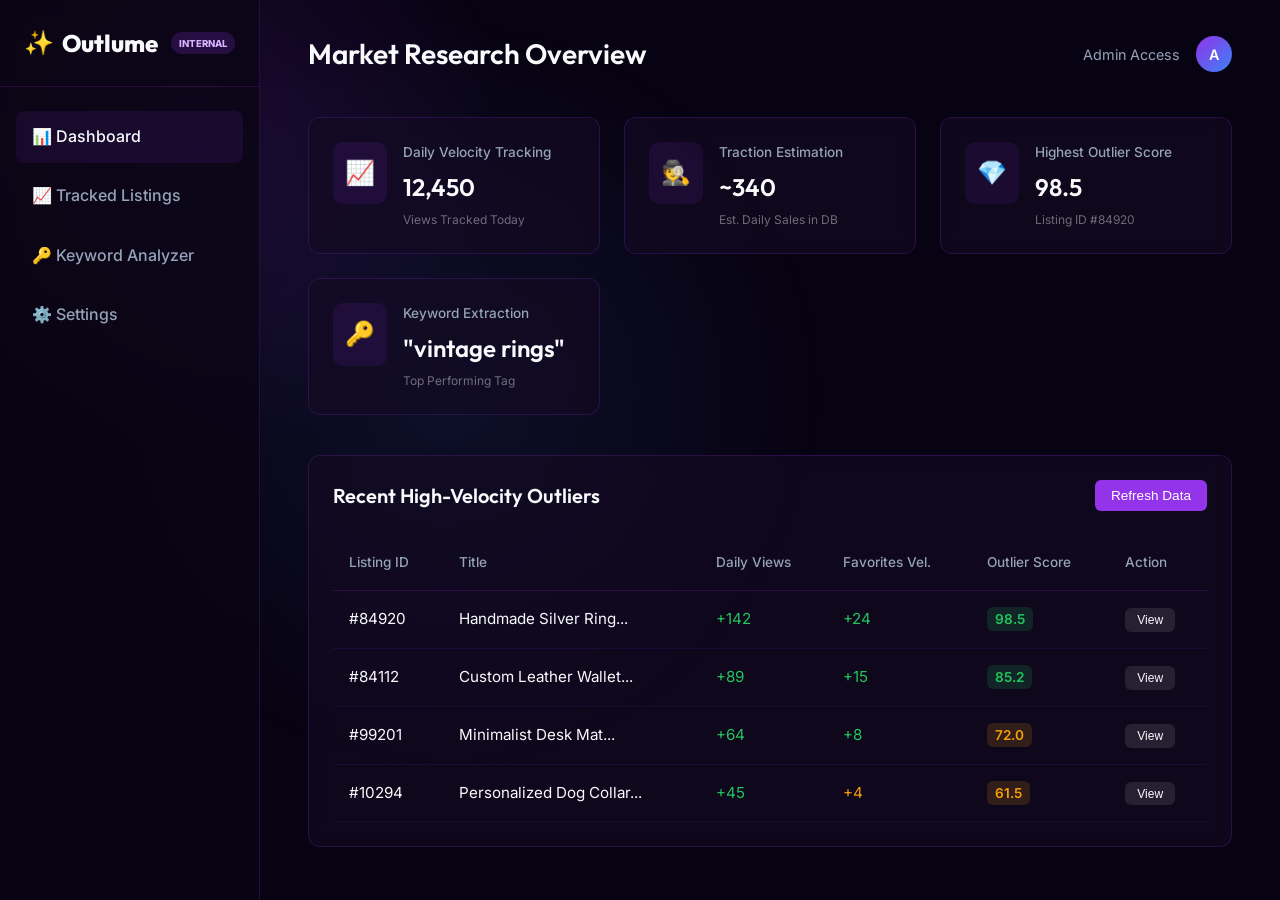
==== index.html @ be02d2c9 "Created website mockup ready for hosting!" ====
<!DOCTYPE html>
<html lang="en">
<head>
    <meta charset="UTF-8">
    <meta name="viewport" content="width=device-width, initial-scale=1.0">
    <title>Outlume Dashboard - Internal Tools</title>
    <link rel="stylesheet" href="index.css">
    <link href="https://fonts.googleapis.com/css2?family=Outfit:wght@300;400;600;800&family=Inter:wght@300;400;500;600&display=swap" rel="stylesheet">
</head>
<body>
    <div class="glow-bg"></div>
    <div class="app-container">
        <!-- Sidebar -->
        <aside class="sidebar">
            <div class="logo">
                <span class="logo-icon">✨</span>
                <span class="logo-text">Outlume</span>
                <span class="badge">INTERNAL</span>
            </div>
            <nav class="side-nav">
                <a href="#" class="nav-item active">📊 Dashboard</a>
                <a href="#" class="nav-item">📈 Tracked Listings</a>
                <a href="#" class="nav-item">🔑 Keyword Analyzer</a>
                <a href="#" class="nav-item">⚙️ Settings</a>
            </nav>
        </aside>

        <!-- Main Content -->
        <main class="main-content">
            <header class="top-header">
                <h2>Market Research Overview</h2>
                <div class="user-profile">
                    <span>Admin Access</span>
                    <div class="avatar">A</div>
                </div>
            </header>

            <!-- KPI Cards -->
            <section class="kpi-grid">
                <div class="kpi-card">
                    <div class="kpi-icon">📈</div>
                    <div class="kpi-info">
                        <h3>Daily Velocity Tracking</h3>
                        <p class="kpi-value">12,450</p>
                        <p class="kpi-label">Views Tracked Today</p>
                    </div>
                </div>
                <div class="kpi-card">
                    <div class="kpi-icon">🕵️</div>
                    <div class="kpi-info">
                        <h3>Traction Estimation</h3>
                        <p class="kpi-value">~340</p>
                        <p class="kpi-label">Est. Daily Sales in DB</p>
                    </div>
                </div>
                <div class="kpi-card">
                    <div class="kpi-icon">💎</div>
                    <div class="kpi-info">
                        <h3>Highest Outlier Score</h3>
                        <p class="kpi-value">98.5</p>
                        <p class="kpi-label">Listing ID #84920</p>
                    </div>
                </div>
                <div class="kpi-card">
                    <div class="kpi-icon">🔑</div>
                    <div class="kpi-info">
                        <h3>Keyword Extraction</h3>
                        <p class="kpi-value">"vintage rings"</p>
                        <p class="kpi-label">Top Performing Tag</p>
                    </div>
                </div>
            </section>

            <!-- Data Table -->
            <section class="data-section">
                <div class="section-header">
                    <h3>Recent High-Velocity Outliers</h3>
                    <button class="btn btn-sm btn-primary">Refresh Data</button>
                </div>
                <div class="table-container">
                    <table class="data-table">
                        <thead>
                            <tr>
                                <th>Listing ID</th>
                                <th>Title</th>
                                <th>Daily Views</th>
                                <th>Favorites Vel.</th>
                                <th>Outlier Score</th>
                                <th>Action</th>
                            </tr>
                        </thead>
                        <tbody>
                            <tr>
                                <td>#84920</td>
                                <td>Handmade Silver Ring...</td>
                                <td><span class="text-green">+142</span></td>
                                <td><span class="text-green">+24</span></td>
                                <td><span class="score high">98.5</span></td>
                                <td><button class="btn btn-xs">View</button></td>
                            </tr>
                            <tr>
                                <td>#84112</td>
                                <td>Custom Leather Wallet...</td>
                                <td><span class="text-green">+89</span></td>
                                <td><span class="text-green">+15</span></td>
                                <td><span class="score high">85.2</span></td>
                                <td><button class="btn btn-xs">View</button></td>
                            </tr>
                            <tr>
                                <td>#99201</td>
                                <td>Minimalist Desk Mat...</td>
                                <td><span class="text-green">+64</span></td>
                                <td><span class="text-green">+8</span></td>
                                <td><span class="score medium">72.0</span></td>
                                <td><button class="btn btn-xs">View</button></td>
                            </tr>
                            <tr>
                                <td>#10294</td>
                                <td>Personalized Dog Collar...</td>
                                <td><span class="text-green">+45</span></td>
                                <td><span class="text-yellow">+4</span></td>
                                <td><span class="score medium">61.5</span></td>
                                <td><button class="btn btn-xs">View</button></td>
                            </tr>
                        </tbody>
                    </table>
                </div>
            </section>
        </main>
    </div>
</body>
</html>
---- index.css ----
:root {
    --bg-color: #080312;
    --surface-color: rgba(20, 10, 35, 0.6);
    --surface-border: rgba(147, 51, 234, 0.2);
    --primary-color: #9333ea;
    --primary-hover: #a855f7;
    --accent-color: #3b82f6;
    --text-main: #f8fafc;
    --text-muted: #94a3b8;
    --font-heading: 'Outfit', sans-serif;
    --font-body: 'Inter', sans-serif;
    
    --success: #22c55e;
    --warning: #f59e0b;
}

* {
    margin: 0;
    padding: 0;
    box-sizing: border-box;
}

body {
    background-color: var(--bg-color);
    color: var(--text-main);
    font-family: var(--font-body);
    line-height: 1.6;
    overflow-x: hidden;
}

/* Background Glow */
.glow-bg {
    position: fixed;
    top: -20%;
    left: -10%;
    width: 50vw;
    height: 50vw;
    background: radial-gradient(circle, rgba(147,51,234,0.15) 0%, rgba(8,3,18,0) 70%);
    z-index: -1;
    pointer-events: none;
}
.glow-bg::after {
    content: '';
    position: absolute;
    bottom: -50%;
    right: -50%;
    width: 60vw;
    height: 60vw;
    background: radial-gradient(circle, rgba(59,130,246,0.1) 0%, rgba(8,3,18,0) 70%);
}

.app-container {
    display: flex;
    height: 100vh;
}

/* Sidebar */
.sidebar {
    width: 260px;
    background: rgba(10, 5, 20, 0.8);
    border-right: 1px solid var(--surface-border);
    backdrop-filter: blur(12px);
    display: flex;
    flex-direction: column;
}

.logo {
    padding: 1.5rem;
    display: flex;
    align-items: center;
    gap: 0.5rem;
    border-bottom: 1px solid var(--surface-border);
}

.logo-icon { font-size: 1.5rem; }

.logo-text {
    font-family: var(--font-heading);
    font-size: 1.5rem;
    font-weight: 800;
}

.badge {
    background: rgba(147, 51, 234, 0.2);
    color: #d8b4fe;
    font-size: 0.6rem;
    padding: 0.2rem 0.5rem;
    border-radius: 9999px;
    font-weight: 800;
    margin-left: auto;
}

.side-nav {
    padding: 1.5rem 1rem;
    display: flex;
    flex-direction: column;
    gap: 0.5rem;
}

.nav-item {
    padding: 0.8rem 1rem;
    color: var(--text-muted);
    text-decoration: none;
    border-radius: 8px;
    transition: all 0.2s ease;
    display: flex;
    align-items: center;
    gap: 0.75rem;
    font-weight: 500;
}

.nav-item:hover, .nav-item.active {
    background: rgba(147, 51, 234, 0.1);
    color: var(--text-main);
}

/* Main Content */
.main-content {
    flex: 1;
    overflow-y: auto;
    padding: 2rem 3rem;
}

.top-header {
    display: flex;
    justify-content: space-between;
    align-items: center;
    margin-bottom: 2.5rem;
}

.top-header h2 {
    font-family: var(--font-heading);
    font-size: 1.75rem;
    font-weight: 600;
}

.user-profile {
    display: flex;
    align-items: center;
    gap: 1rem;
    color: var(--text-muted);
    font-size: 0.9rem;
}

.avatar {
    width: 36px;
    height: 36px;
    border-radius: 50%;
    background: linear-gradient(135deg, var(--primary-color), var(--accent-color));
    display: flex;
    align-items: center;
    justify-content: center;
    font-weight: 600;
    color: white;
}

/* KPI Cards */
.kpi-grid {
    display: grid;
    grid-template-columns: repeat(auto-fit, minmax(240px, 1fr));
    gap: 1.5rem;
    margin-bottom: 2.5rem;
}

.kpi-card {
    background: var(--surface-color);
    border: 1px solid var(--surface-border);
    padding: 1.5rem;
    border-radius: 12px;
    display: flex;
    align-items: flex-start;
    gap: 1rem;
    backdrop-filter: blur(10px);
}

.kpi-icon {
    font-size: 1.5rem;
    padding: 0.75rem;
    background: rgba(147, 51, 234, 0.1);
    border-radius: 10px;
}

.kpi-info h3 {
    font-size: 0.85rem;
    color: var(--text-muted);
    font-weight: 500;
    margin-bottom: 0.25rem;
}

.kpi-value {
    font-family: var(--font-heading);
    font-size: 1.5rem;
    font-weight: 600;
    color: var(--text-main);
}

.kpi-label {
    font-size: 0.75rem;
    color: rgba(255, 255, 255, 0.4);
    margin-top: 0.25rem;
}

/* Data Table */
.data-section {
    background: var(--surface-color);
    border: 1px solid var(--surface-border);
    border-radius: 12px;
    padding: 1.5rem;
    backdrop-filter: blur(10px);
}

.section-header {
    display: flex;
    justify-content: space-between;
    align-items: center;
    margin-bottom: 1.5rem;
}

.section-header h3 {
    font-family: var(--font-heading);
    font-size: 1.25rem;
    font-weight: 600;
}

.table-container {
    overflow-x: auto;
}

.data-table {
    width: 100%;
    border-collapse: collapse;
    text-align: left;
}

.data-table th {
    padding: 1rem;
    color: var(--text-muted);
    font-size: 0.85rem;
    font-weight: 500;
    border-bottom: 1px solid var(--surface-border);
}

.data-table td {
    padding: 1rem;
    font-size: 0.95rem;
    border-bottom: 1px solid rgba(147, 51, 234, 0.1);
}

.text-green { color: var(--success); }
.text-yellow { color: var(--warning); }

.score {
    padding: 0.25rem 0.5rem;
    border-radius: 6px;
    font-weight: 600;
    font-size: 0.85rem;
}

.score.high { background: rgba(34, 197, 94, 0.15); color: var(--success); }
.score.medium { background: rgba(245, 158, 11, 0.15); color: var(--warning); }

/* Buttons */
.btn {
    border: none;
    border-radius: 6px;
    cursor: pointer;
    font-weight: 500;
    transition: all 0.2s ease;
}

.btn-sm {
    padding: 0.5rem 1rem;
    font-size: 0.85rem;
}

.btn-xs {
    padding: 0.3rem 0.75rem;
    font-size: 0.75rem;
    background: rgba(255, 255, 255, 0.1);
    color: var(--text-main);
}

.btn-xs:hover { background: rgba(255, 255, 255, 0.2); }

.btn-primary {
    background: var(--primary-color);
    color: white;
}

.btn-primary:hover {
    background: var(--primary-hover);
}
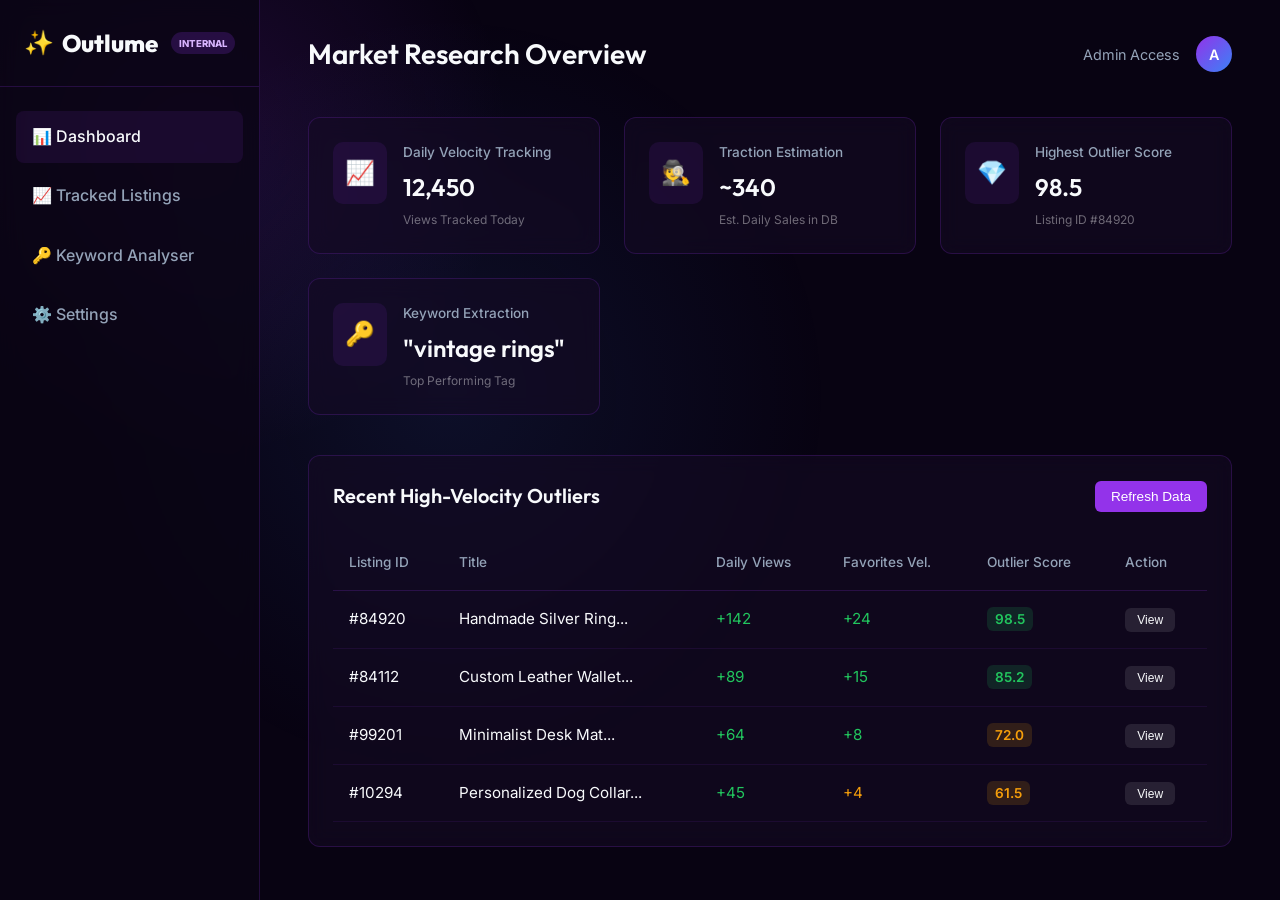
==== commit cbfca88d: "Added functionality to website for a clickable side nav-bar and new html pages for the relevant tool" ====
--- a/index.html
+++ b/index.html
@@ -1,12 +1,16 @@
 <!DOCTYPE html>
 <html lang="en">
+
 <head>
     <meta charset="UTF-8">
     <meta name="viewport" content="width=device-width, initial-scale=1.0">
     <title>Outlume Dashboard - Internal Tools</title>
     <link rel="stylesheet" href="index.css">
-    <link href="https://fonts.googleapis.com/css2?family=Outfit:wght@300;400;600;800&family=Inter:wght@300;400;500;600&display=swap" rel="stylesheet">
+    <link
+        href="https://fonts.googleapis.com/css2?family=Outfit:wght@300;400;600;800&family=Inter:wght@300;400;500;600&display=swap"
+        rel="stylesheet">
 </head>
+
 <body>
     <div class="glow-bg"></div>
     <div class="app-container">
@@ -18,10 +22,10 @@
                 <span class="badge">INTERNAL</span>
             </div>
             <nav class="side-nav">
-                <a href="#" class="nav-item active">📊 Dashboard</a>
-                <a href="#" class="nav-item">📈 Tracked Listings</a>
-                <a href="#" class="nav-item">🔑 Keyword Analyzer</a>
-                <a href="#" class="nav-item">⚙️ Settings</a>
+                <a href="index.html" class="nav-item active">📊 Dashboard</a>
+                <a href="tracking_listings.html" class="nav-item">📈 Tracked Listings</a>
+                <a href="keyword_analyser.html" class="nav-item">🔑 Keyword Analyser</a>
+                <a href="settings.html" class="nav-item">⚙️ Settings</a>
             </nav>
         </aside>
 
@@ -129,4 +133,5 @@
         </main>
     </div>
 </body>
+
 </html>
